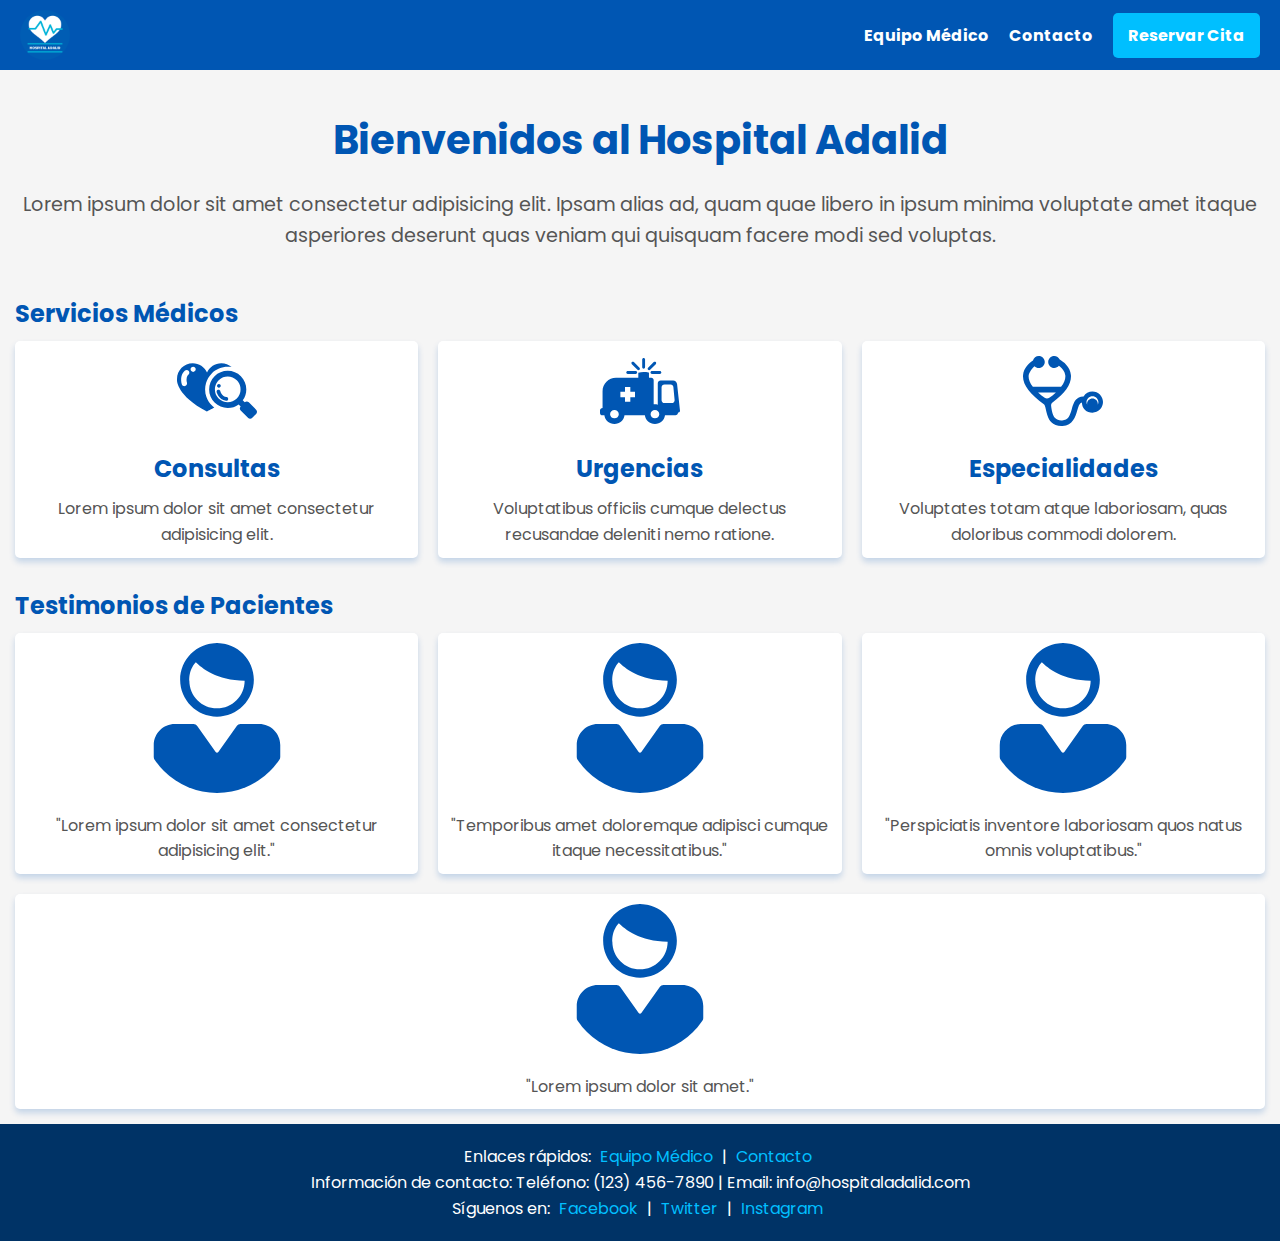
==== index.html @ b369a5dc "Base tarea 2" ====
<!DOCTYPE html>
<html lang="es">
<head>
    <meta charset="UTF-8">
    <meta name="viewport" content="width=device-width, initial-scale=1.0">
    <link href="https://fonts.googleapis.com/css2?family=Poppins:wght@400;700&display=swap" rel="stylesheet">
    <link rel="stylesheet" href="scss/main.css">
    <title>Hospital Adalid</title>
</head>
<body>
    <header class="header">
        <div class="header__container">
            <img src="img/logo.png" alt="Logotipo del hospital" class="header__logo">
            <nav class="header__nav">
                <ul class="header__nav-list">
                    <li class="header__nav-list-item">
                        <a href="team.html" class="header__nav-list-link" tabindex="0">Equipo Médico</a>
                    </li>
                    <li class="header__nav-list-item">
                        <a href="contact.html" class="header__nav-list-link" tabindex="0">Contacto</a>
                    </li>
                    <li class="header__nav-list-item">
                        <a href="#" class="header__nav-list-link header__nav-list-link--highlight" tabindex="0">Reservar Cita</a>
                    </li>
                </ul>
            </nav>
        </div>
    </header>

    <main>
        <section class="welcome section" tabindex="0">
            <h1 class="welcome__title section__title">Bienvenidos al Hospital Adalid</h1>
            <p class="welcome__text section__text">Lorem ipsum dolor sit amet consectetur adipisicing elit. Ipsam alias ad, quam quae libero in ipsum minima voluptate amet itaque asperiores deserunt quas veniam qui quisquam facere modi sed voluptas.</p>
        </section>

        <section class="services section" tabindex="0">
            <h2 class="services__title section__title">Servicios Médicos</h2>
            <div class="services__cards cards-container">
                <div class="card" tabindex="0">
                    <img src="img/icons/medical_attention.svg" alt="Consultas" class="card__icon">
                    <div class="card__content">
                        <h3 class="card__content-title">Consultas</h3>
                        <p class="card__content-text">Lorem ipsum dolor sit amet consectetur adipisicing elit.</p>
                    </div>
                </div>
                <div class="card" tabindex="0">
                    <img src="img/icons/medical_emergencies.svg" alt="Urgencias" class="card__icon">
                    <div class="card__content">
                        <h3 class="card__content-title">Urgencias</h3>
                        <p class="card__content-text">Voluptatibus officiis cumque delectus recusandae deleniti nemo ratione.</p>
                    </div>
                </div>
                <div class="card" tabindex="0">
                    <img src="img/icons/medical_specialties.svg" alt="Especialidades" class="card__icon">
                    <div class="card__content">
                        <h3 class="card__content-title">Especialidades</h3>
                        <p class="card__content-text">Voluptates totam atque laboriosam, quas doloribus commodi dolorem.</p>
                    </div>
                </div>
            </div>
        </section>

        <section class="testimonials section" tabindex="0">
            <h2 class="testimonials__title section__title">Testimonios de Pacientes</h2>
            <div class="testimonials__cards cards-container">
                <div class="card card--testimonial" tabindex="0">
                    <img src="img/icons/person.svg" alt="Paciente 1" class="card__circle-image">
                    <div class="card__content">
                        <p class="card__content-text">"Lorem ipsum dolor sit amet consectetur adipisicing elit."</p>
                    </div>
                </div>
                <div class="card card--testimonial" tabindex="0">
                    <img src="img/icons/person.svg" alt="Paciente 2" class="card__circle-image">
                    <div class="card__content">
                        <p class="card__content-text">"Temporibus amet doloremque adipisci cumque itaque necessitatibus."</p>
                    </div>
                </div>
                <div class="card card--testimonial" tabindex="0">
                    <img src="img/icons/person.svg" alt="Paciente 3" class="card__circle-image">
                    <div class="card__content">
                        <p class="card__content-text">"Perspiciatis inventore laboriosam quos natus omnis voluptatibus."</p>
                    </div>
                </div>
                <div class="card card--testimonial" tabindex="0">
                    <img src="img/icons/person.svg" alt="Paciente 4" class="card__circle-image">
                    <div class="card__content">
                        <p class="card__content-text">"Lorem ipsum dolor sit amet."</p>
                    </div>
                </div>
            </div>
        </section>
    </main>

    <footer class="footer">
        <p class="footer__links">Enlaces rápidos:   
            <a href="team.html" tabindex="0">Equipo Médico</a> |
            <a href="contact.html" tabindex="0">Contacto</a>
        </p>
        <p>Información de contacto:
            Teléfono: (123) 456-7890 |
            Email: info@hospitaladalid.com
        </p>
        <p class="footer__links">Síguenos en:
            <a href="#" tabindex="0">Facebook</a> |
            <a href="#" tabindex="0">Twitter</a> |
            <a href="#" tabindex="0">Instagram</a>
        </p>
    </footer>
</body>
</html>
---- scss/main.css ----
body {
  font-family: "Poppins", sans-serif;
  color: #555;
  background-color: #f5f5f5;
}

h1, h2, h3, h4, h5, h6 {
  color: #0056B3;
}

p {
  line-height: 1.6;
}

*, *::before, *::after {
  margin: 0;
  padding: 0;
  box-sizing: border-box;
}

.button, .header__nav-list-link--highlight, .form__button {
  display: inline-block;
  padding: 10px 15px;
  border: none;
  border-radius: 5px;
  cursor: pointer;
  font-weight: bold;
  text-decoration: none;
}
.button--primary {
  background-color: #0056B3;
  color: #fff;
}
.button--primary:hover {
  background-color: #003d80;
}
.button--secondary, .header__nav-list-link--highlight {
  background-color: #00BFFF;
  color: #fff;
}
.button--secondary:hover, .header__nav-list-link--highlight:hover {
  background-color: #009ACD;
}
.button--submit {
  background-color: #009ACD;
  color: #fff;
}
.button--submit:hover {
  background-color: #00749a;
}
.button--highlight, .form__button {
  background-color: #00BFFF;
  color: #fff;
}
.button--highlight:hover, .form__button:hover {
  background-color: #009ACD;
}

.cards-container, .testimonials__cards, .services__cards {
  display: flex;
  flex-wrap: wrap;
  justify-content: space-between;
}

.card {
  background-color: #fff;
  border-radius: 5px;
  box-shadow: 0 4px 6px rgba(0, 86, 179, 0.2);
  overflow: hidden;
  text-align: center;
  margin: 10px;
  flex: 1 1 30%;
}
@media (max-width: 1024px) {
  .card {
    flex: 1 1 45%;
  }
}
@media (max-width: 768px) {
  .card {
    flex: 1 1 100%;
  }
}
.card__icon {
  width: 80px;
  height: 80px;
  margin: 10px auto;
  display: block;
}
.card__circle-image {
  width: 150px;
  height: 150px;
  margin: 10px auto;
  display: block;
  border-radius: 50%;
}
.card__content {
  padding: 10px;
}
.card__content-title {
  font-size: 1.5em;
  margin-bottom: 10px;
}
.card__content-subtitle {
  font-size: 1em;
  font-style: italic;
  color: #0056B3;
  margin-bottom: 10px;
}
.card__content-text {
  font-size: 1em;
  color: #555;
}

.form__group {
  margin-bottom: 15px;
}
.form__group-label {
  display: block;
  text-align: start;
  margin-bottom: 5px;
  font-weight: bold;
}
.form__group-input, .form__group-textarea {
  width: 100%;
  padding: 10px;
  border: 1px solid #ccc;
  border-radius: 5px;
  box-sizing: border-box;
}
.form__button {
  width: 100%;
}

.header {
  background-color: #0056B3;
  color: #fff;
}
.header__container {
  display: flex;
  justify-content: center;
  align-items: center;
  justify-content: space-between;
  padding: 10px 20px;
}
.header__logo {
  height: 50px;
  border-radius: 50%;
}
.header__nav-list {
  display: flex;
  justify-content: center;
  align-items: center;
  align-items: center;
  list-style: none;
}
.header__nav-list-item {
  margin-left: 20px;
}
.header__nav-list-link {
  color: #fff;
  font-weight: bold;
  text-decoration: none;
}
@media (max-width: 768px) {
  .header__container {
    flex-direction: column;
    align-items: center;
  }
  .header__nav {
    width: 100%;
  }
  .header__nav-list {
    flex-direction: column;
    align-items: center;
  }
  .header__nav-list-item {
    margin: 10px 0;
  }
}

.footer {
  background-color: #003366;
  color: #fff;
  padding: 20px;
  text-align: center;
}
.footer__links a {
  text-decoration: none;
  color: #00BFFF;
  margin: 0 5px;
}
.footer__links a:hover {
  text-decoration: underline;
}

.welcome {
  padding: 40px 20px;
  text-align: center;
  background-color: #f5f5f5;
}
.welcome__title {
  font-size: 2.5em;
  margin-bottom: 20px;
  color: #0056B3;
}
.welcome__text {
  font-size: 1.2em;
  color: #555;
}

.services {
  margin: 5px 5px 5px 5px;
}
.services__cards {
  flex-wrap: wrap;
}
.services__title {
  margin-left: 10px;
}

.testimonials {
  margin: 20px 5px 5px 5px;
}
.testimonials__cards {
  flex-wrap: wrap;
}
.testimonials__title {
  margin-left: 10px;
}

.team {
  padding: 40px 20px;
  text-align: center;
}
.team__cards {
  display: flex;
  justify-content: center;
  align-items: center;
  flex-wrap: wrap;
}

.contact-section {
  text-align: center;
}
.contact-section__container {
  display: flex;
  justify-content: center;
  align-items: center;
  flex-wrap: wrap;
}
.contact-section__form, .contact-section__map {
  width: 45%;
  margin: 10px;
}
@media (max-width: 1024px) {
  .contact-section__form, .contact-section__map {
    width: 100%;
  }
}/*# sourceMappingURL=main.css.map */
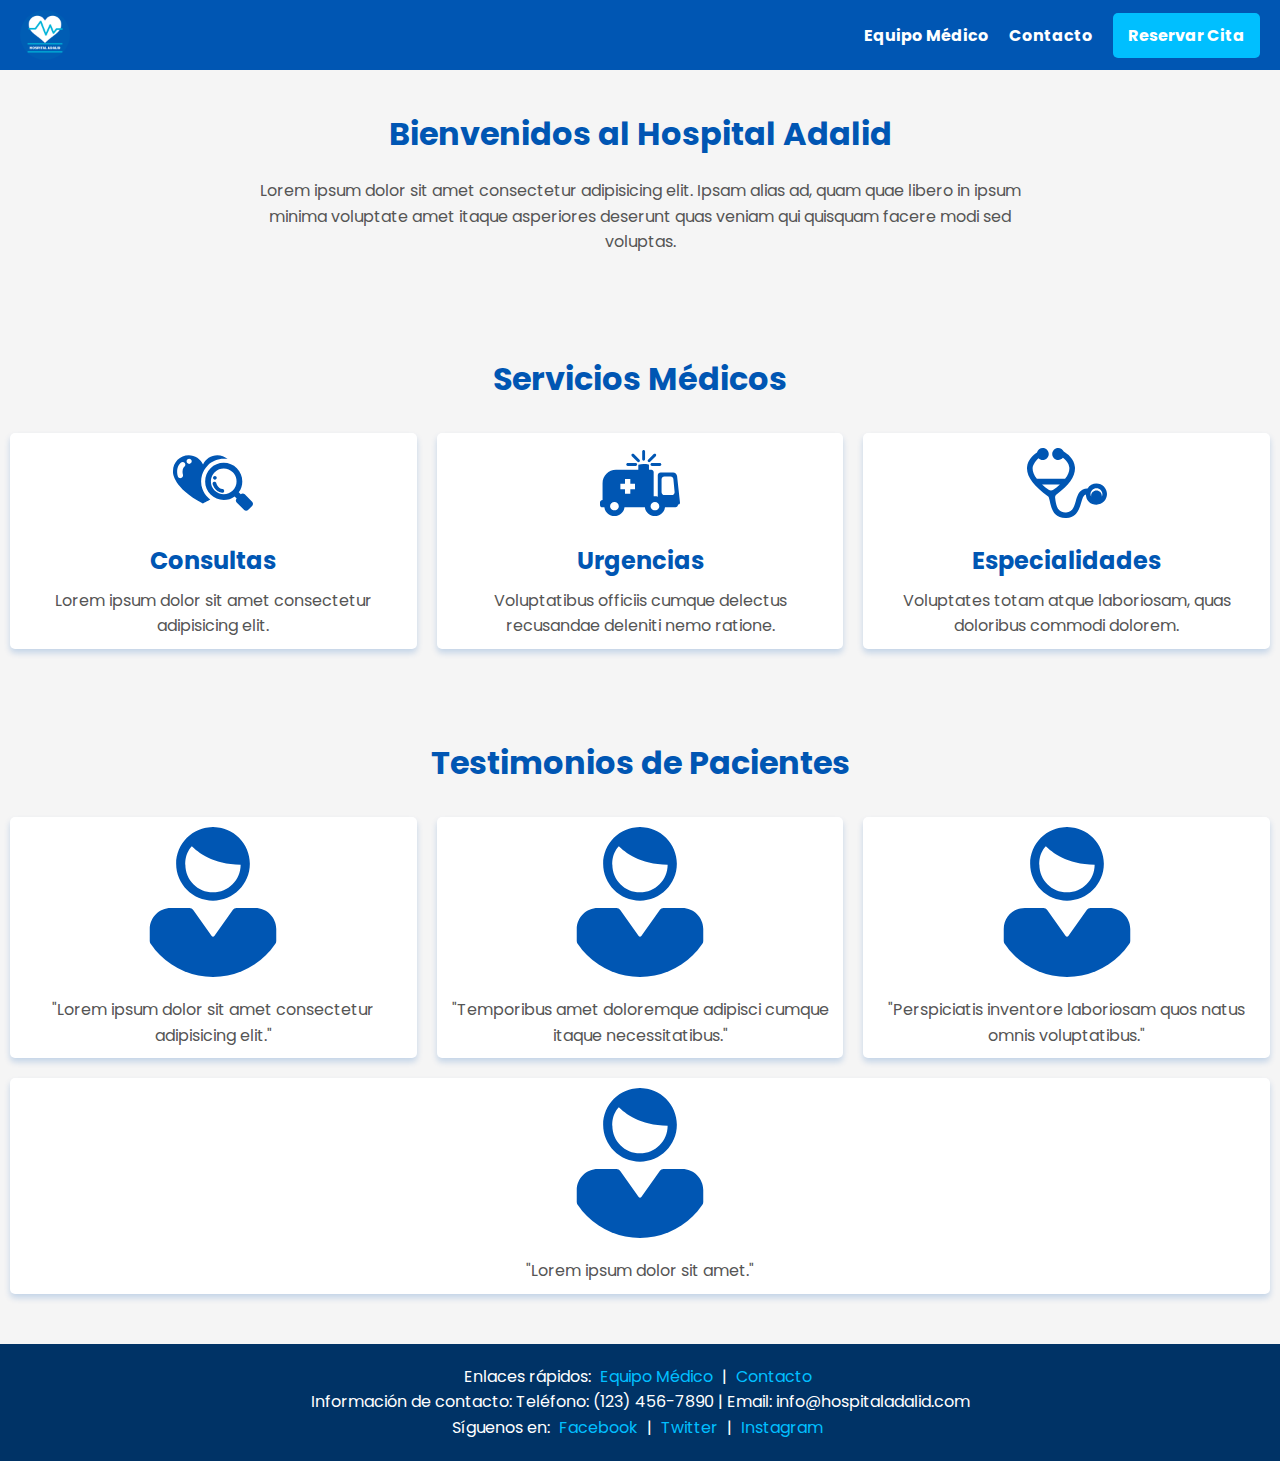
==== commit e3eb7061: "fix: se corrige redundancia de clases relacionadas con section" ====
--- a/index.html
+++ b/index.html
@@ -28,13 +28,13 @@
     </header>
 
     <main>
-        <section class="welcome section" tabindex="0">
-            <h1 class="welcome__title section__title">Bienvenidos al Hospital Adalid</h1>
-            <p class="welcome__text section__text">Lorem ipsum dolor sit amet consectetur adipisicing elit. Ipsam alias ad, quam quae libero in ipsum minima voluptate amet itaque asperiores deserunt quas veniam qui quisquam facere modi sed voluptas.</p>
+        <section class="section" tabindex="0">
+            <h1 class="section__title">Bienvenidos al Hospital Adalid</h1>
+            <p class="section__text">Lorem ipsum dolor sit amet consectetur adipisicing elit. Ipsam alias ad, quam quae libero in ipsum minima voluptate amet itaque asperiores deserunt quas veniam qui quisquam facere modi sed voluptas.</p>
         </section>
 
-        <section class="services section" tabindex="0">
-            <h2 class="services__title section__title">Servicios Médicos</h2>
+        <section class="section" tabindex="0">
+            <h2 class="section__title">Servicios Médicos</h2>
             <div class="services__cards cards-container">
                 <div class="card" tabindex="0">
                     <img src="img/icons/medical_attention.svg" alt="Consultas" class="card__icon">
@@ -60,8 +60,8 @@
             </div>
         </section>
 
-        <section class="testimonials section" tabindex="0">
-            <h2 class="testimonials__title section__title">Testimonios de Pacientes</h2>
+        <section class="section" tabindex="0">
+            <h2 class="section__title">Testimonios de Pacientes</h2>
             <div class="testimonials__cards cards-container">
                 <div class="card card--testimonial" tabindex="0">
                     <img src="img/icons/person.svg" alt="Paciente 1" class="card__circle-image">
--- a/scss/main.css
+++ b/scss/main.css
@@ -18,7 +18,7 @@
   box-sizing: border-box;
 }
 
-.button, .header__nav-list-link--highlight, .form__button {
+.button, .form__button, .header__nav-list-link--highlight {
   display: inline-block;
   padding: 10px 15px;
   border: none;
@@ -112,6 +112,108 @@
   color: #555;
 }
 
+.section {
+  padding: 40px 0;
+}
+.section__title {
+  font-size: 2em;
+  margin-bottom: 20px;
+  text-align: center;
+  color: #0056B3;
+}
+@media (max-width: 768px) {
+  .section__title {
+    font-size: 1.75em;
+  }
+}
+.section__text {
+  font-size: 1em;
+  line-height: 1.6;
+  color: #555;
+  margin-bottom: 20px;
+  text-align: center;
+  max-width: 800px;
+  margin-left: auto;
+  margin-right: auto;
+}
+@media (max-width: 768px) {
+  .section__text {
+    padding: 0 10px;
+  }
+}
+.section__content {
+  max-width: 1200px;
+  margin: 0 auto;
+  padding: 0 10px;
+}
+@media (max-width: 768px) {
+  .section__content {
+    padding: 0 5px;
+  }
+}
+
+.header {
+  background-color: #0056B3;
+  color: #fff;
+}
+.header__container {
+  display: flex;
+  justify-content: center;
+  align-items: center;
+  justify-content: space-between;
+  padding: 10px 20px;
+}
+.header__logo {
+  height: 50px;
+  border-radius: 50%;
+}
+.header__nav-list {
+  display: flex;
+  justify-content: center;
+  align-items: center;
+  align-items: center;
+  list-style: none;
+}
+.header__nav-list-item {
+  margin-left: 20px;
+}
+.header__nav-list-link {
+  color: #fff;
+  font-weight: bold;
+  text-decoration: none;
+}
+@media (max-width: 768px) {
+  .header__container {
+    flex-direction: column;
+    align-items: center;
+  }
+  .header__nav {
+    width: 100%;
+  }
+  .header__nav-list {
+    flex-direction: column;
+    align-items: center;
+  }
+  .header__nav-list-item {
+    margin: 10px 0;
+  }
+}
+
+.footer {
+  background-color: #003366;
+  color: #fff;
+  padding: 20px;
+  text-align: center;
+}
+.footer__links a {
+  text-decoration: none;
+  color: #00BFFF;
+  margin: 0 5px;
+}
+.footer__links a:hover {
+  text-decoration: underline;
+}
+
 .form__group {
   margin-bottom: 15px;
 }
@@ -132,68 +234,6 @@
   width: 100%;
 }
 
-.header {
-  background-color: #0056B3;
-  color: #fff;
-}
-.header__container {
-  display: flex;
-  justify-content: center;
-  align-items: center;
-  justify-content: space-between;
-  padding: 10px 20px;
-}
-.header__logo {
-  height: 50px;
-  border-radius: 50%;
-}
-.header__nav-list {
-  display: flex;
-  justify-content: center;
-  align-items: center;
-  align-items: center;
-  list-style: none;
-}
-.header__nav-list-item {
-  margin-left: 20px;
-}
-.header__nav-list-link {
-  color: #fff;
-  font-weight: bold;
-  text-decoration: none;
-}
-@media (max-width: 768px) {
-  .header__container {
-    flex-direction: column;
-    align-items: center;
-  }
-  .header__nav {
-    width: 100%;
-  }
-  .header__nav-list {
-    flex-direction: column;
-    align-items: center;
-  }
-  .header__nav-list-item {
-    margin: 10px 0;
-  }
-}
-
-.footer {
-  background-color: #003366;
-  color: #fff;
-  padding: 20px;
-  text-align: center;
-}
-.footer__links a {
-  text-decoration: none;
-  color: #00BFFF;
-  margin: 0 5px;
-}
-.footer__links a:hover {
-  text-decoration: underline;
-}
-
 .welcome {
   padding: 40px 20px;
   text-align: center;
